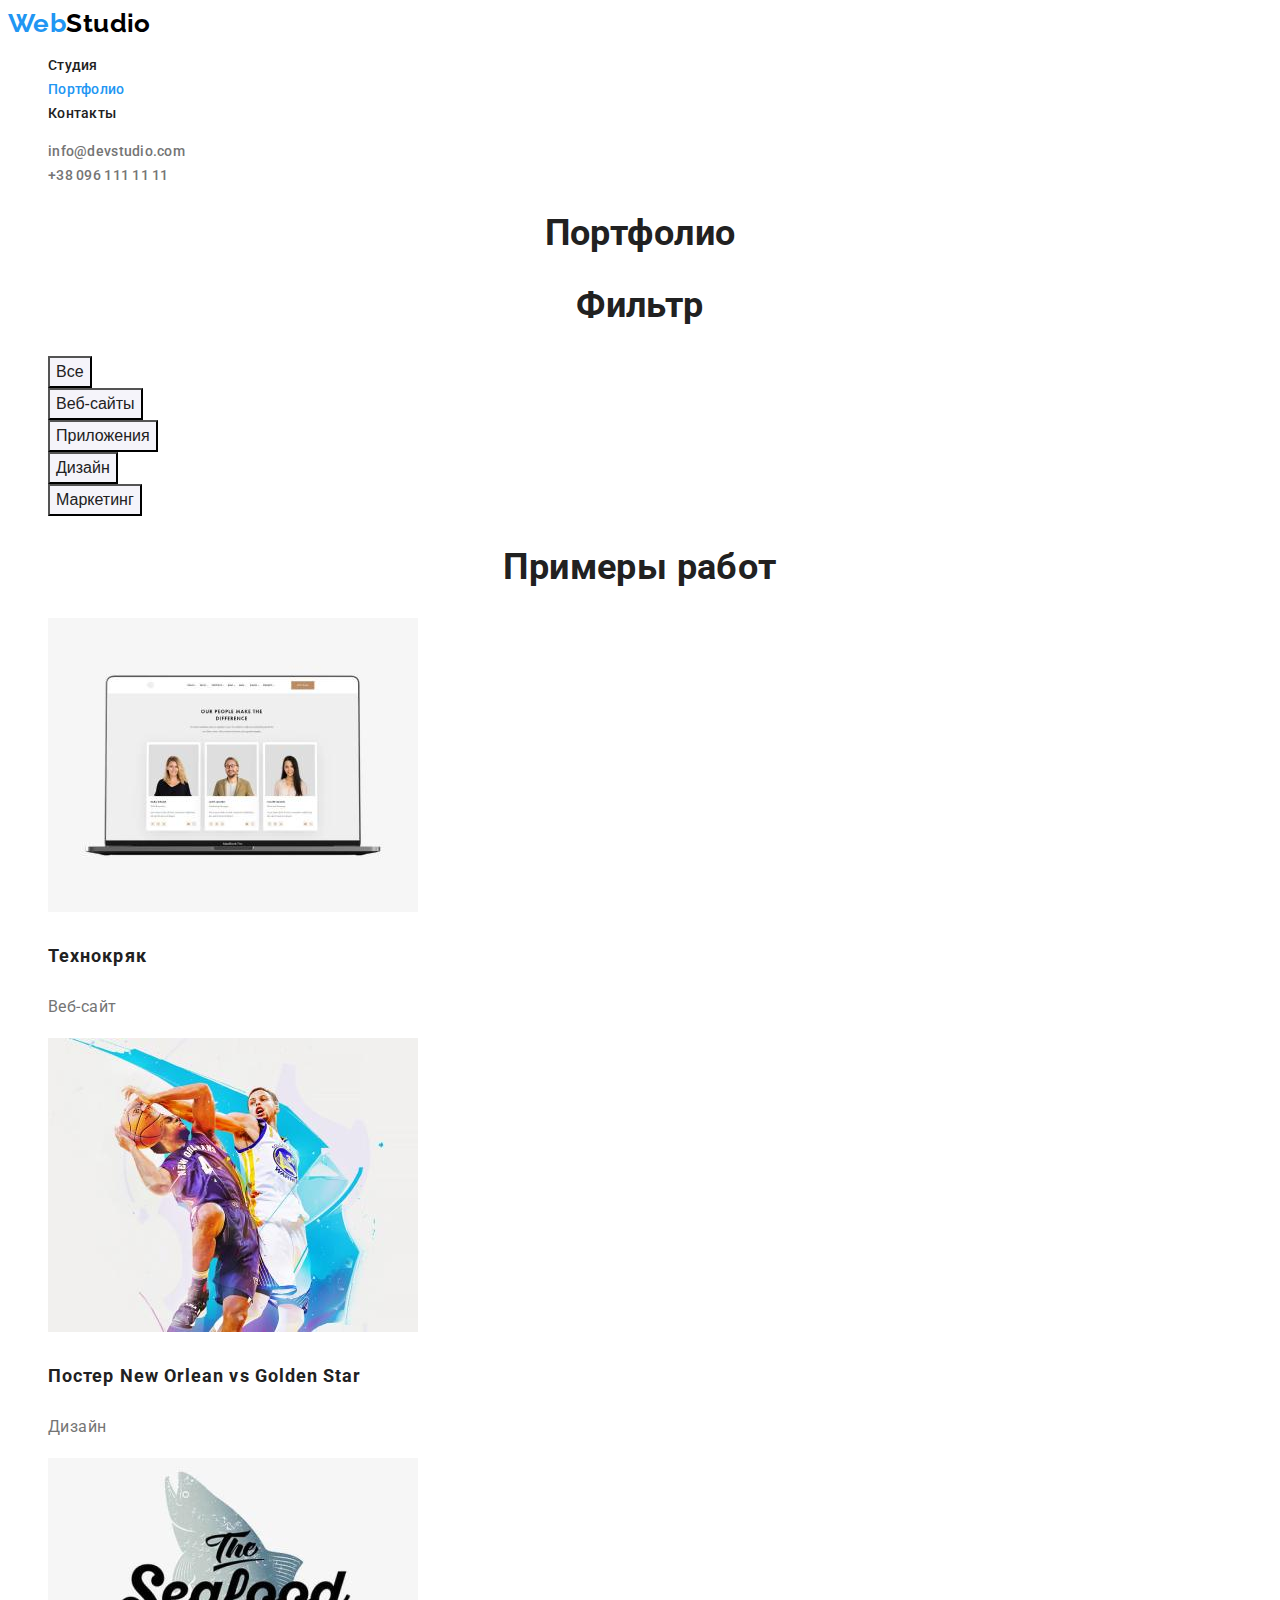
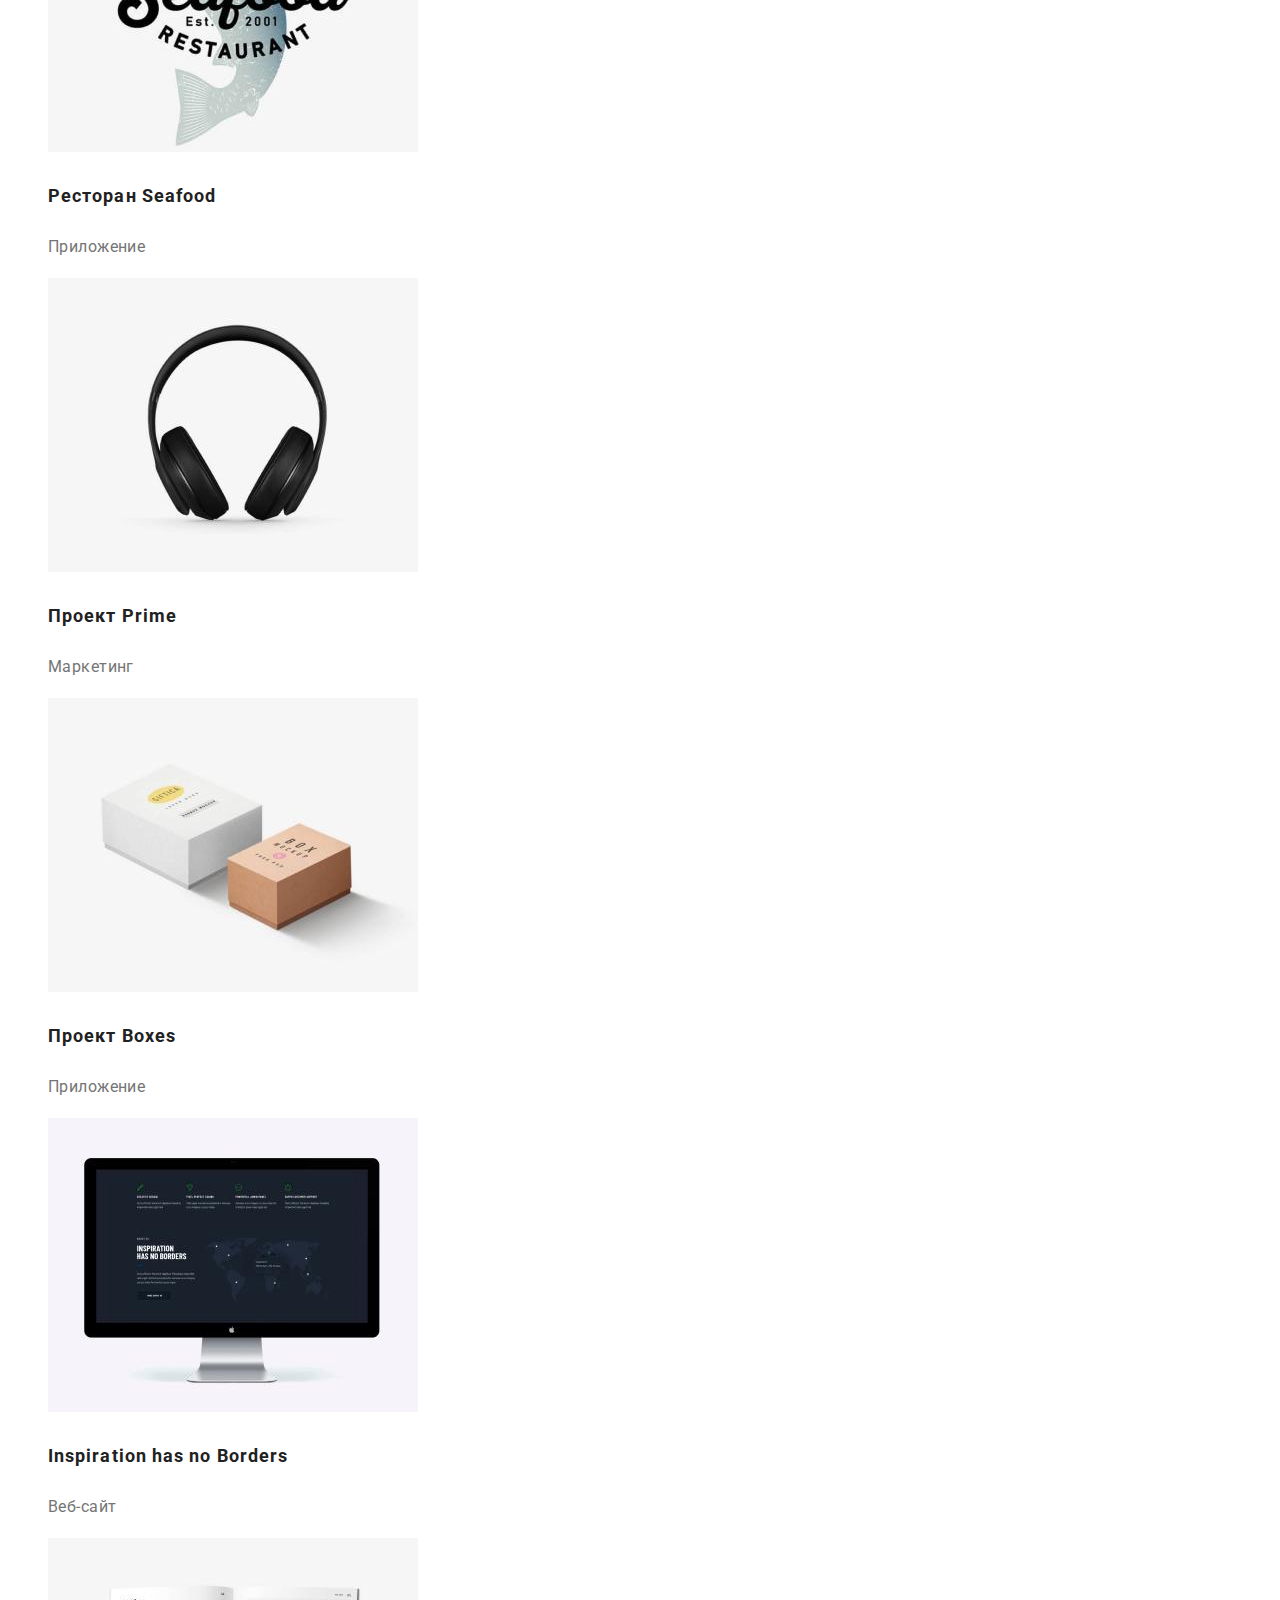
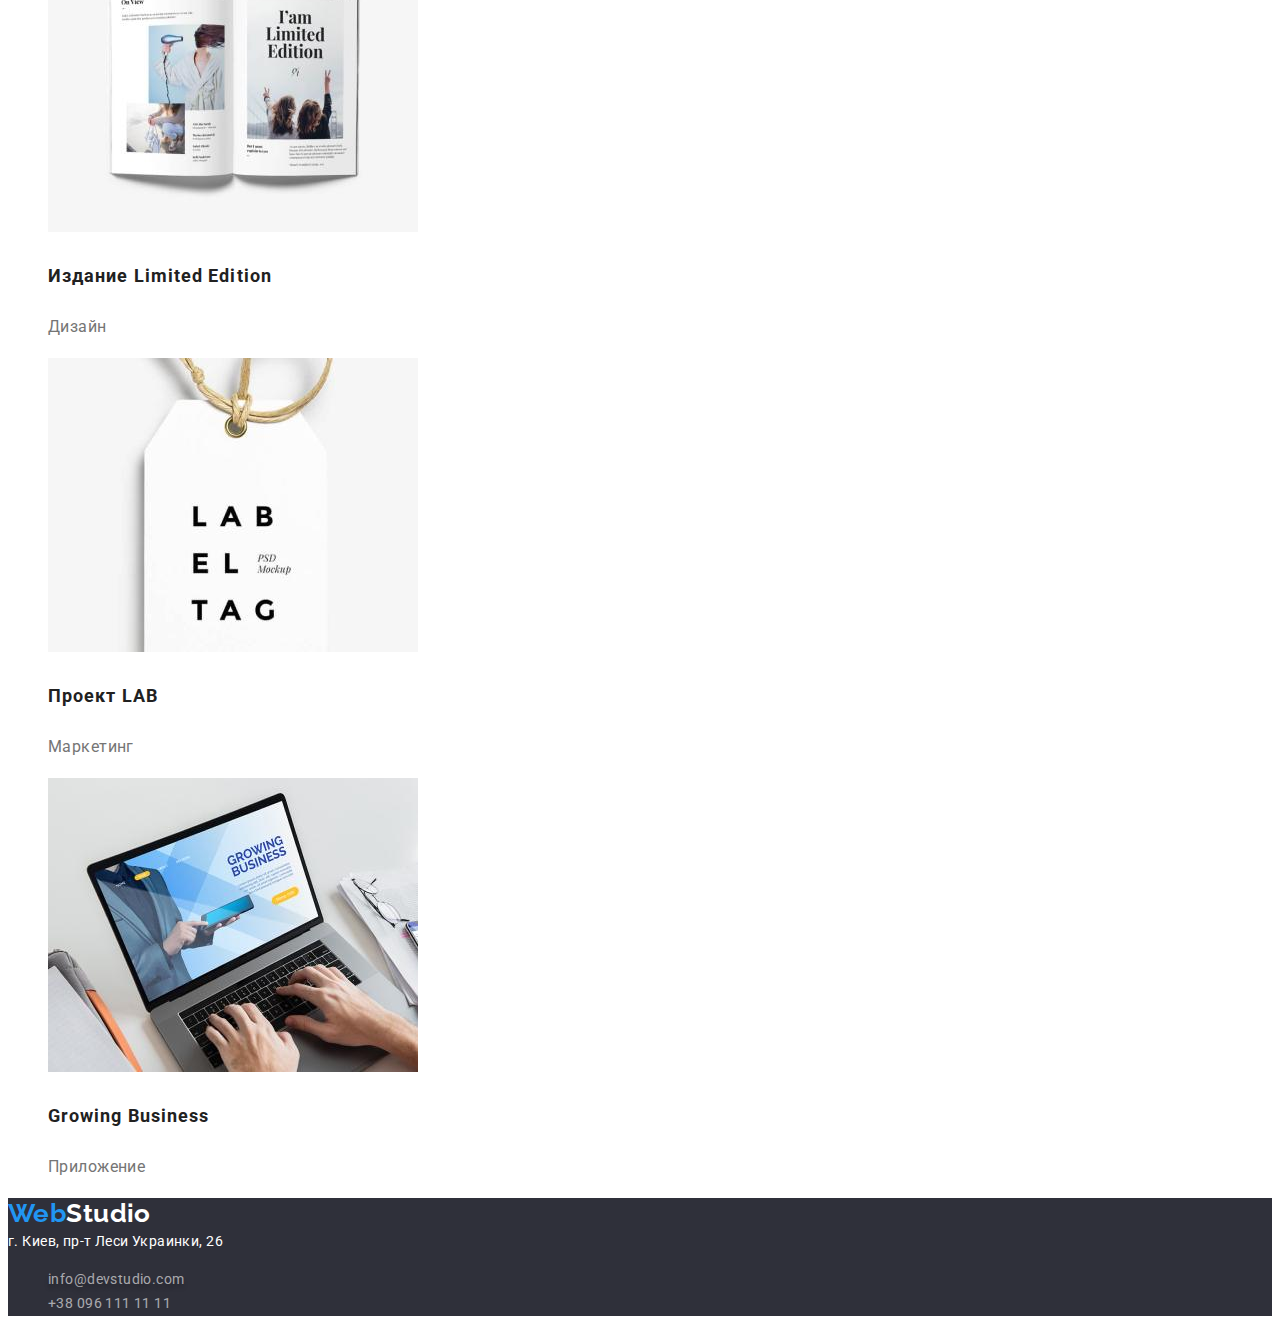
==== portfolio.html @ b3c3a698 "Clone" ====
<!DOCTYPE html>
<html lang="ru">

<head>
  <meta charset="UTF-8">
  <meta http-equiv="X-UA-Compatible" content="IE=edge">
  <meta name="viewport" content="width=device-width, initial-scale=1.0">
  <title>WebStudio</title>
  <link rel="preconnect" href="https://fonts.gstatic.com">
  <link href="https://fonts.googleapis.com/css2?family=Raleway:wght@700&family=Roboto:wght@400;500;700;900&display=swap"
    rel="stylesheet">
  <link rel="stylesheet" href="./css/styles.css">
</head>
<body>
  <header>
    <nav>
      <a href="/" class="logo part-one" lang="en">Web<span class="logo part-two">Studio</span></a>
      <ul class="site-nav">
        <li><a href="./index.html" class="link">Студия</a></li>
        <li><a href="./portfolio.html" class="link current">Портфолио</a></li>
        <li><a href="" class="link">Контакты</a></li>
      </ul>
    </nav>
    <ul class="contact-header">
      <li><a href="mailto:info@devstudio.com" class="link" lang="en">info@devstudio.com</a></li>
      <li><a href="tel:+380961111111" class="link">+38 096 111 11 11</a></li>
    </ul>
  </header>
  <main>
    <h1 class="hide-banner">Портфолио</h1>
   <!--Portfolio--> 
    <!--Filter-->
   <section class="section">
     <h2 class="section-title">Фильтр</h2>
     <ul>
        <li><button class="buttun secondary" type="button">Все</button></li>
        <li><button class="buttun secondary" type="button">Веб-сайты</button></li>
        <li><button class="buttun secondary" type="button">Приложения</button></li>
        <li><button class="buttun secondary" type="button">Дизайн</button></li>
        <li><button class="buttun secondary" type="button">Маркетинг</button></li>
     </ul>
    <!--Work examples-->
      <h2 class="section-title">Примеры работ</h2>
      <ul class="portfolio-list">
       <li>
          <img src="./images/website.jpg" alt="Веб-сайт" width="370" height="294">
          <h3 class="title">Технокряк</h3>
          <p class="text"> Веб-сайт </p>
        </li>
        <li>
          <img src="./images/design.jpg" alt="Постер" width="370" height="294">
          <h3 class="title">Постер <span lang="en">New Orlean vs Golden Star</span></h3>
          <p class="text"> Дизайн </p>
        </li>
        <li>
          <img src="./images/attachment.jpg" alt="Логотип приложения" width="370" height="294">
          <h3 class="title">Ресторан <span lang="en">Seafood</span></h3>
          <p class="text"> Приложение </p>
        </li>
        <li>
          <img src="./images/headphones.jpg" alt="Наушники" width="370" height="294">
          <h3 class="title">Проект <span lang="en">Prime</span> </h3>
          <p class="text"> Маркетинг </p>
        </li>
        <li>
          <img src="./images/box.jpg" alt="Коробки" width="370" height="294">
          <h3 class="title">Проект <span lang="en">Boxes</span></h3>
          <p class="text"> Приложение </p>
        </li>
        <li>
          <img src="./images/desktop.jpg" alt="Настольный компютер" width="370" height="294">
          <h3 class="title" lang="en">Inspiration has no Borders</h3>
          <p class="text"> Веб-сайт </p>
        </li>
        <li>
          <img src="./images/book.jpg" alt="Книга" width="370" height="294">
          <h3 class="title" >Издание <span lang="en">Limited Edition</span></h3>
          <p class="text"> Дизайн </p>
        </li>
        <li>
          <img src="./images/sticker.jpg" alt="Стикер" width="370" height="294">
          <h3 class="title">Проект <span lang="en">LAB</span></h3>
          <p class="text"> Маркетинг </p>
        </li>
        <li>
          <img src="./images/macbook.jpg" alt="Макбук" width="370" height="294">
          <h3 class="title" lang="en">Growing Business</h3>
          <p class="text"> Приложение </p>
        </li>
      </ul>
   </section>
  </main>
  <footer>
    <a href="/" class="logo part-one" lang="en">Web<span class="logo part-three">Studio</span></a>
    <address class="address">
      <span class="location">г. Киев, пр-т Леси Украинки, 26</span>
      <ul class="contact-footer">
        <li><a href="mailto:info@devstudio.com" class="link mail" lang="en">info@devstudio.com</a></li>
        <li><a href="tel:+380961111111" class="link">+38 096 111 11 11</a></li>
      </ul>
    </address>
  </footer>
</body>

</html>
---- css/styles.css ----
/* Цвет основного текста #757575 */
/* Вторичный цвет текста #212121 */
/* Вторичный цвет футера текста #FFFFFF*/
/* Цвет логотипа  #2196F3 ,#000000*/
/* Акцент #2196F3 */
/* Основной цвет фона #757575 */
/* Вторичный цвет фона #F5F4FA */
/* Цвет фона банер и футер #2F303A */

:root {
  --primary-text-color: #757575;
  --tiile-text-color: #212121;
  --accent-color: #2196f3;
  --primary-background-color: #ffffff;
  --secondary-background-color: #2f303a;
  --third-background-color: #f5f4fa;
  --logo-color: #000000;
  --contact-text-footer-color: rgba(255, 255, 255, 0.6);
}

body {
  background-color: var(--primary-background-color);
  color: var(--primary-text-color);
  font-family: Roboto, sans-serif;
  font-size: 14px;
  line-height: 1.71;
  font-weight: 400;
  letter-spacing: 0.03em;
}
ul {
  list-style: none;
}

/*Header*/
/*Logo*/
.logo {
  font-family: Raleway, sans-serif;
  font-weight: 700;
  font-size: 26px;
  line-height: 1.19;
  text-decoration: none;
}
.logo.part-one {
  color: var(--accent-color);
}
.logo.part-two {
  color: var(--logo-color);
}
.logo-partone:focus,
.logo-parttwo:focus {
  color: var(--accent-color);
}

/*Site nav*/
.site-nav .link {
  color: var(--tiile-text-color);
  font-weight: 500;
  line-height: 1.14;
  letter-spacing: 0.02em;
  text-decoration: none;
}
.site-nav .link:hover,
.site-nav .link:focus {
  color: var(--accent-color);
}
.site-nav .link.current {
  color: var(--accent-color);
}
/*contact*/
.contact-header .link {
  color: var(--primary-text-color);
  font-weight: 500;
  line-height: 1.14;
  letter-spacing: 0.02em;
  text-decoration: none;
}
.contact-footer .link {
  color: var(--contact-text-footer-color);
  line-height: 1.71;
  text-decoration: none;
}
.contact-footer .link.mail {
  text-shadow: 0px 4px 4px rgba(0, 0, 0, 0.25);
}

.contact-header .link:hover,
.contact-header .link:focus {
  color: var(--accent-color);
}
/*Main*/

.banner {
  background-color: var(--secondary-background-color);
}
.banner-title {
  color: var(--primary-background-color);
  font-weight: 900;
  font-size: 44px;
  line-height: 1.36;
  text-align: center;
  letter-spacing: 0.06em;
  text-transform: uppercase;
}
.section-title,
.hide-banner {
  color: var(--tiile-text-color);
  font-weight: 700;
  font-size: 36px;
  line-height: 1.17;
  text-align: center;
}
/*particular qualities*/
.qualities-list .title {
  color: var(--tiile-text-color);
  font-weight: 700;
  line-height: 1.14;
  text-transform: uppercase;
}

/*Team*/
.section-team {
  background-color: var(--third-background-color);
}
.team-list .title {
  color: var(--tiile-text-color);
  font-weight: 500;
}
.team-list .text,
.team-list .title {
  font-size: 16px;
  line-height: 1.19px;
  text-align: center;
}

/*buttun*/
.buttun {
  cursor: pointer;
}
.buttun.primary {
  color: var(--primary-background-color);
  background-color: var(--accent-color);
  font-weight: 700;
  font-size: 16px;
  line-height: 1.88;
  text-align: center;
  letter-spacing: 0.06em;
}
.buttun.secondary {
  color: var(--tiile-text-color);
  background-color: var(--third-background-color);
  font-weight: 500;
  font-size: 16px;
  line-height: 1.63;
  text-align: center;
}
.buttun.secondary:hover,
.buttun.secondary:focus {
  color: var(--primary-background-color);
  background-color: var(--accent-color);
}

/*Portfolio*/
.portfolio-list .title {
  color: var(--tiile-text-color);
  font-weight: 700;
  font-size: 18px;
  line-height: 2;
  letter-spacing: 0.06em;
}
.portfolio-list .text {
  font-size: 16px;
  line-height: 1.88;
}
/*footer*/
footer {
  background-color: var(--secondary-background-color);
}
.address {
  font-style: normal;
}
.logo.part-three {
  color: var(--primary-background-color);
}
.location {
  color: var(--primary-background-color);
  line-height: 1.71;
}
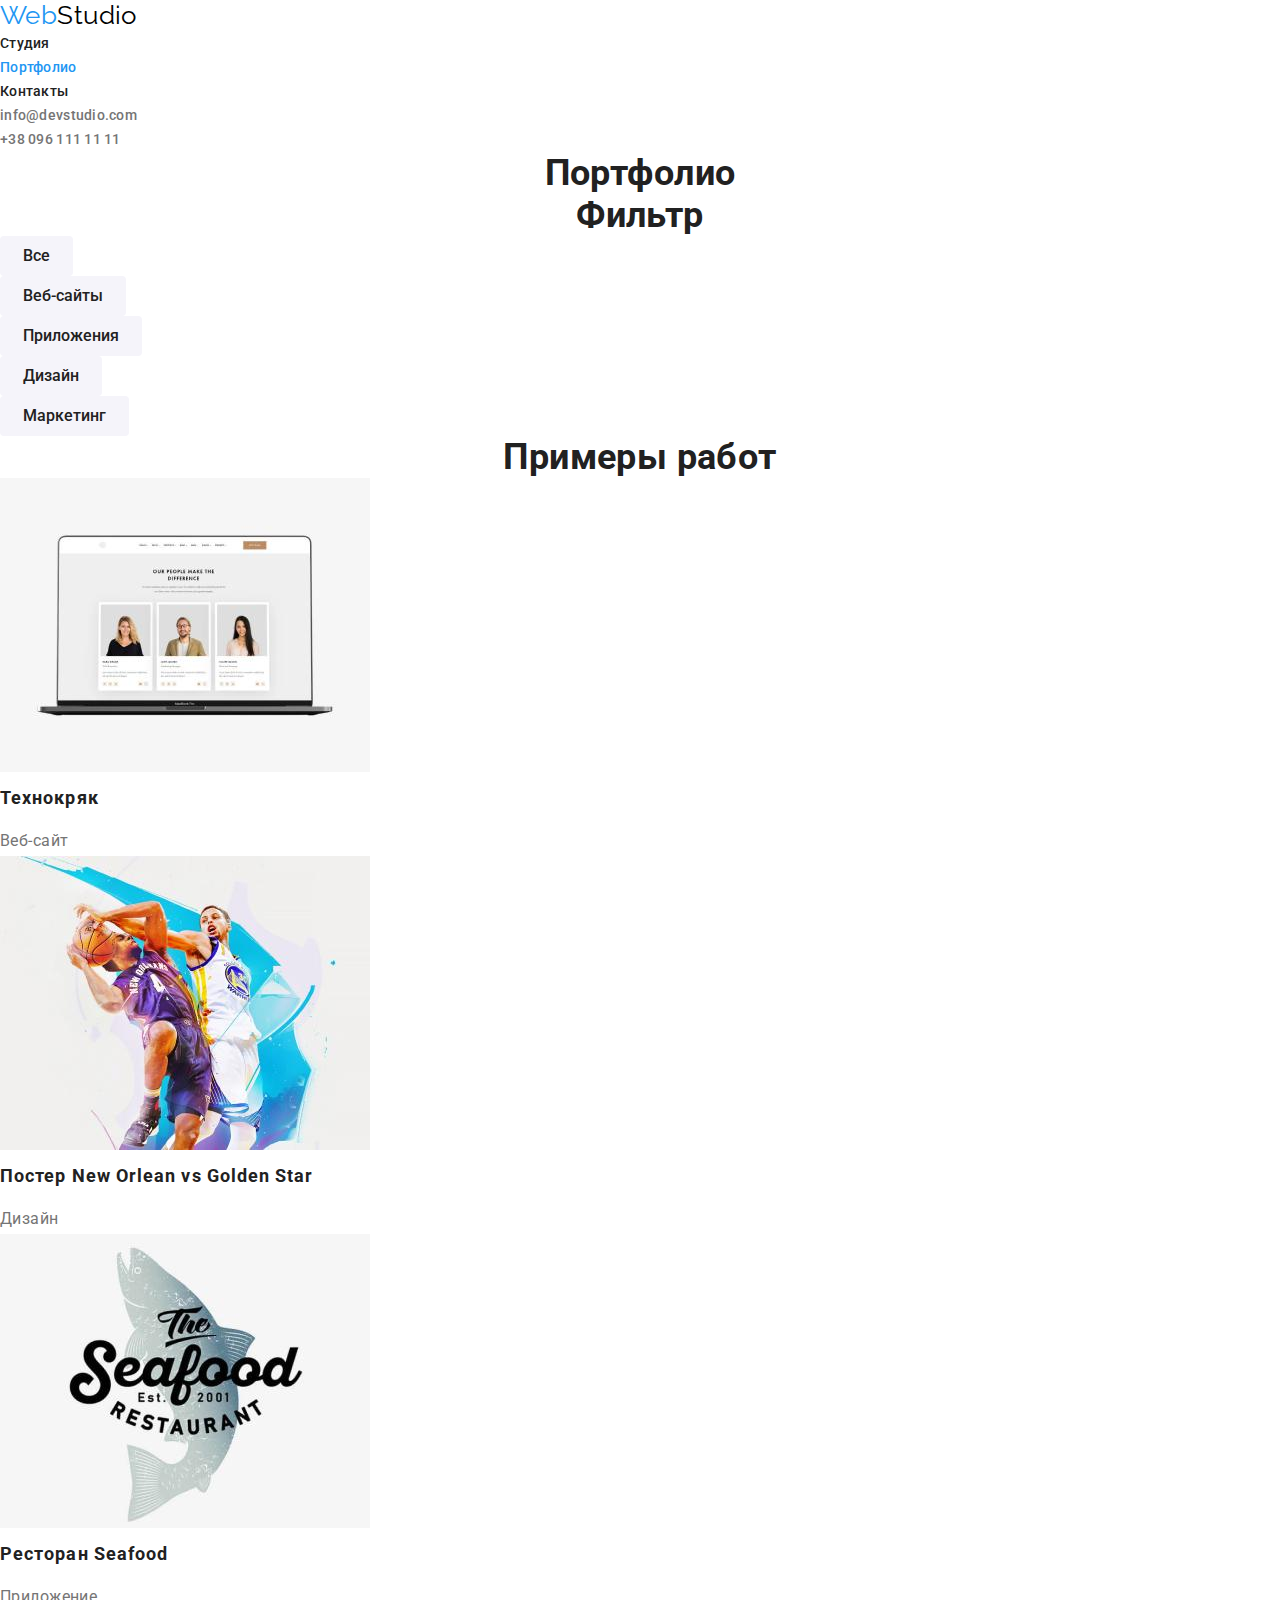
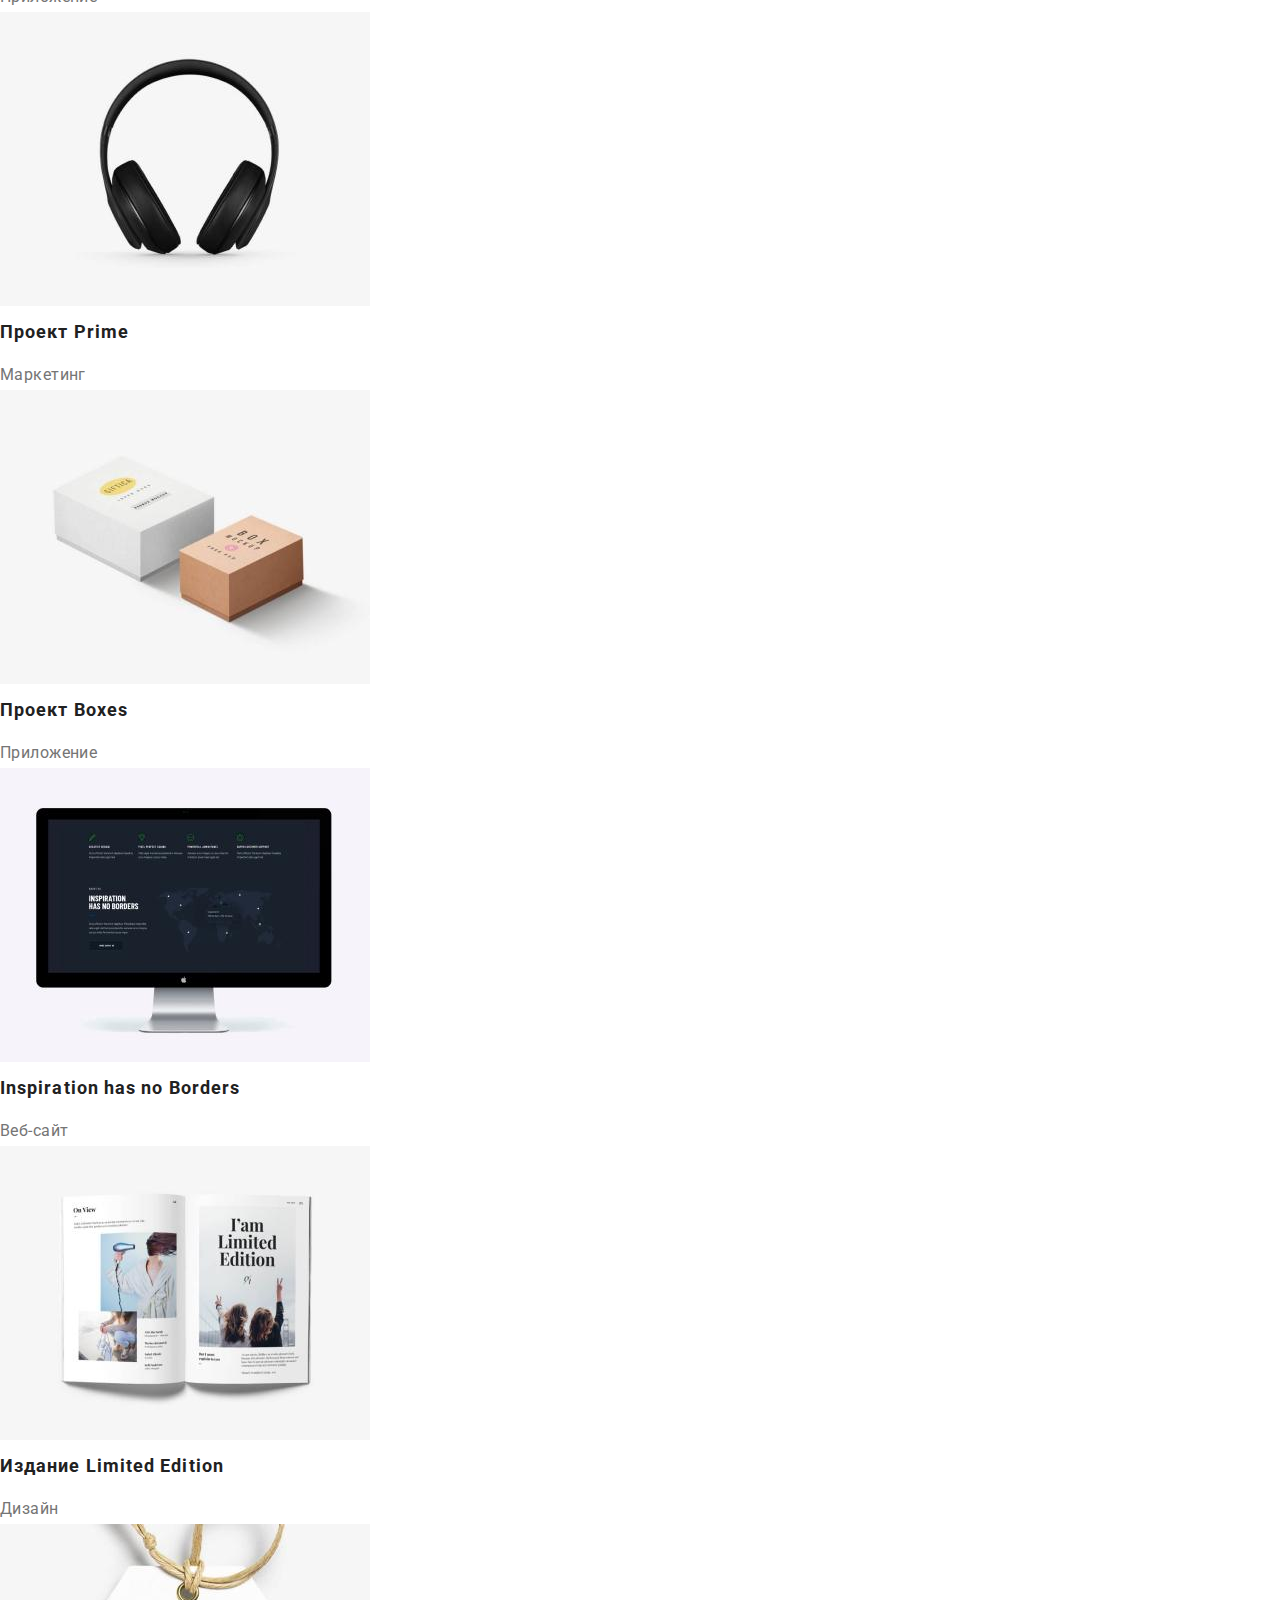
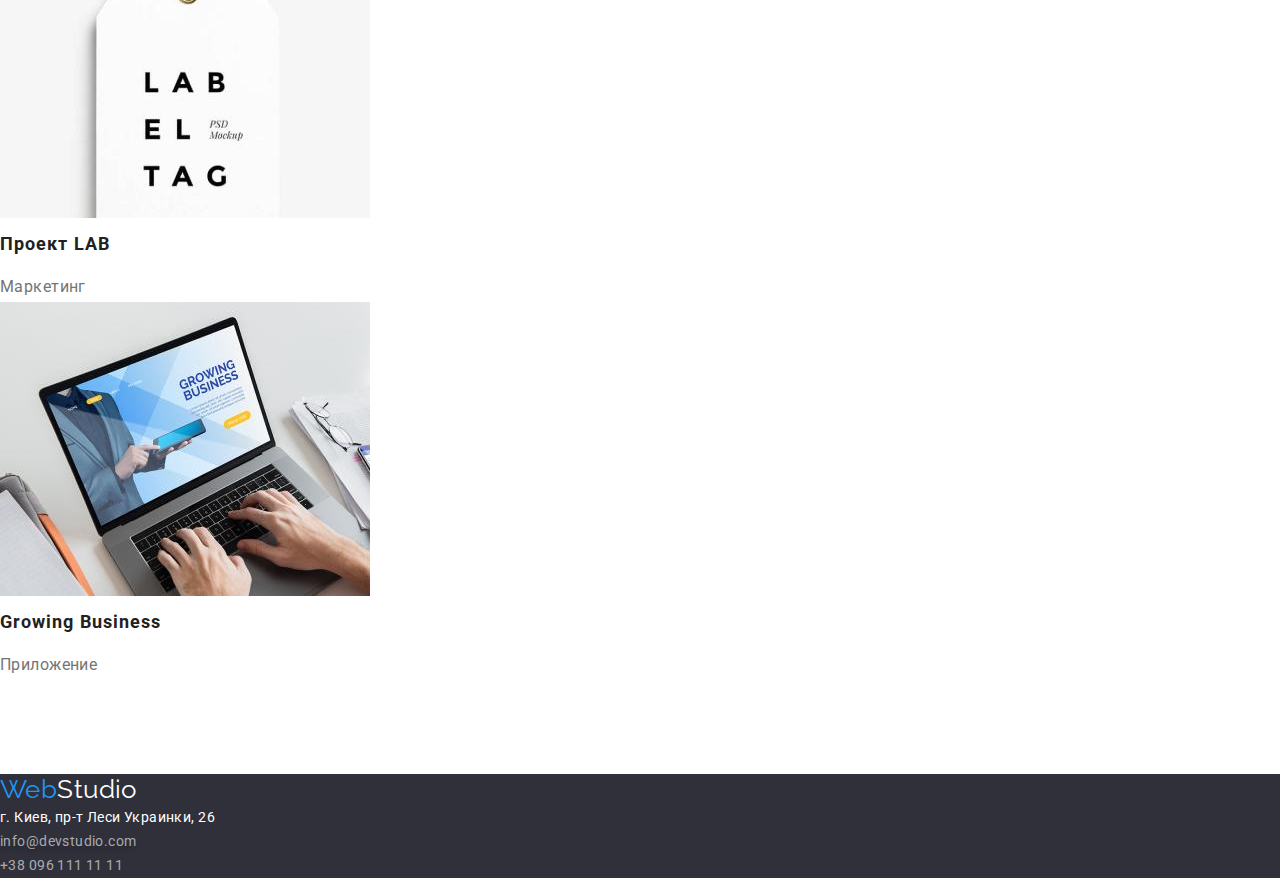
==== commit 4d2bb187: "08_05_2021" ====
--- a/portfolio.html
+++ b/portfolio.html
@@ -9,6 +9,7 @@
   <link rel="preconnect" href="https://fonts.gstatic.com">
   <link href="https://fonts.googleapis.com/css2?family=Raleway:wght@700&family=Roboto:wght@400;500;700;900&display=swap"
     rel="stylesheet">
+  <link rel="stylesheet" href="https://cdnjs.cloudflare.com/ajax/libs/modern-normalize/1.0.0/modern-normalize.min.css">
   <link rel="stylesheet" href="./css/styles.css">
 </head>
 <body>
--- a/css/styles.css
+++ b/css/styles.css
@@ -11,6 +11,7 @@
   --primary-text-color: #757575;
   --tiile-text-color: #212121;
   --accent-color: #2196f3;
+  --accent-secondary-color: #188ce8;
   --primary-background-color: #ffffff;
   --secondary-background-color: #2f303a;
   --third-background-color: #f5f4fa;
@@ -19,23 +20,50 @@
 }
 
 body {
+  margin: 0;
   background-color: var(--primary-background-color);
   color: var(--primary-text-color);
   font-family: Roboto, sans-serif;
   font-size: 14px;
   line-height: 1.71;
-  font-weight: 400;
   letter-spacing: 0.03em;
 }
+/*========Reset==========*/
 ul {
+  margin: 0;
+  padding: 0;
   list-style: none;
+}
+
+h1,
+h2,
+h3,
+p {
+  margin-top: 0;
+  margin-bottom: 0;
+}
+/*=======End Reset=======*/
+/*======Global class======*/
+.container {
+  margin-left: auto;
+  margin-right: auto;
+  padding-left: 15px;
+  padding-right: 15px;
+  width: 1200px;
+}
+.title {
+  margin-bottom: 10px;
 }
 
 /*Header*/
 /*Logo*/
+.header {
+  border-bottom-width: 1px;
+  border-bottom-style: solid;
+  border-bottom-color: var(--primary-text-color);
+}
 .logo {
   font-family: Raleway, sans-serif;
-  font-weight: 700;
   font-size: 26px;
   line-height: 1.19;
   text-decoration: none;
@@ -91,34 +119,43 @@
 
 .banner {
   background-color: var(--secondary-background-color);
+  text-align: center;
 }
 .banner-title {
+  margin-bottom: 30px;
   color: var(--primary-background-color);
   font-weight: 900;
   font-size: 44px;
   line-height: 1.36;
-  text-align: center;
   letter-spacing: 0.06em;
   text-transform: uppercase;
 }
 .section-title,
 .hide-banner {
   color: var(--tiile-text-color);
-  font-weight: 700;
   font-size: 36px;
   line-height: 1.17;
   text-align: center;
 }
 /*particular qualities*/
+.section-qualities {
+  padding-top: 94px;
+  padding-bottom: 94px;
+}
 .qualities-list .title {
   color: var(--tiile-text-color);
-  font-weight: 700;
   line-height: 1.14;
   text-transform: uppercase;
 }
-
+/*What are we doing*/
+.section {
+  padding-bottom: 94px;
+}
 /*Team*/
 .section-team {
+  padding-top: 94px;
+  padding-bottom: 94px;
+  text-align: center;
   background-color: var(--third-background-color);
 }
 .team-list .title {
@@ -129,29 +166,41 @@
 .team-list .title {
   font-size: 16px;
   line-height: 1.19px;
-  text-align: center;
 }
 
 /*buttun*/
 .buttun {
   cursor: pointer;
+  font-size: 16px;
+  border-radius: 4px;
+  border: 1px solid transparent;
 }
 .buttun.primary {
+  display: inline-block;
   color: var(--primary-background-color);
   background-color: var(--accent-color);
-  font-weight: 700;
-  font-size: 16px;
   line-height: 1.88;
-  text-align: center;
   letter-spacing: 0.06em;
+  padding: 10px 32px;
+  min-width: 200px;
+  min-height: 50px;
+  text-align: center;
 }
 .buttun.secondary {
+  display: inline-block;
   color: var(--tiile-text-color);
   background-color: var(--third-background-color);
   font-weight: 500;
-  font-size: 16px;
   line-height: 1.63;
-  text-align: center;
+  padding: 6px 22px;
+  min-width: 73px;
+  min-height: 38px;
+  text-align: center;
+}
+.buttun.primary:hover,
+.buttun.primary:focus {
+  color: var(--primary-background-color);
+  background-color: var(--accent-secondary-color);
 }
 .buttun.secondary:hover,
 .buttun.secondary:focus {
@@ -162,7 +211,6 @@
 /*Portfolio*/
 .portfolio-list .title {
   color: var(--tiile-text-color);
-  font-weight: 700;
   font-size: 18px;
   line-height: 2;
   letter-spacing: 0.06em;
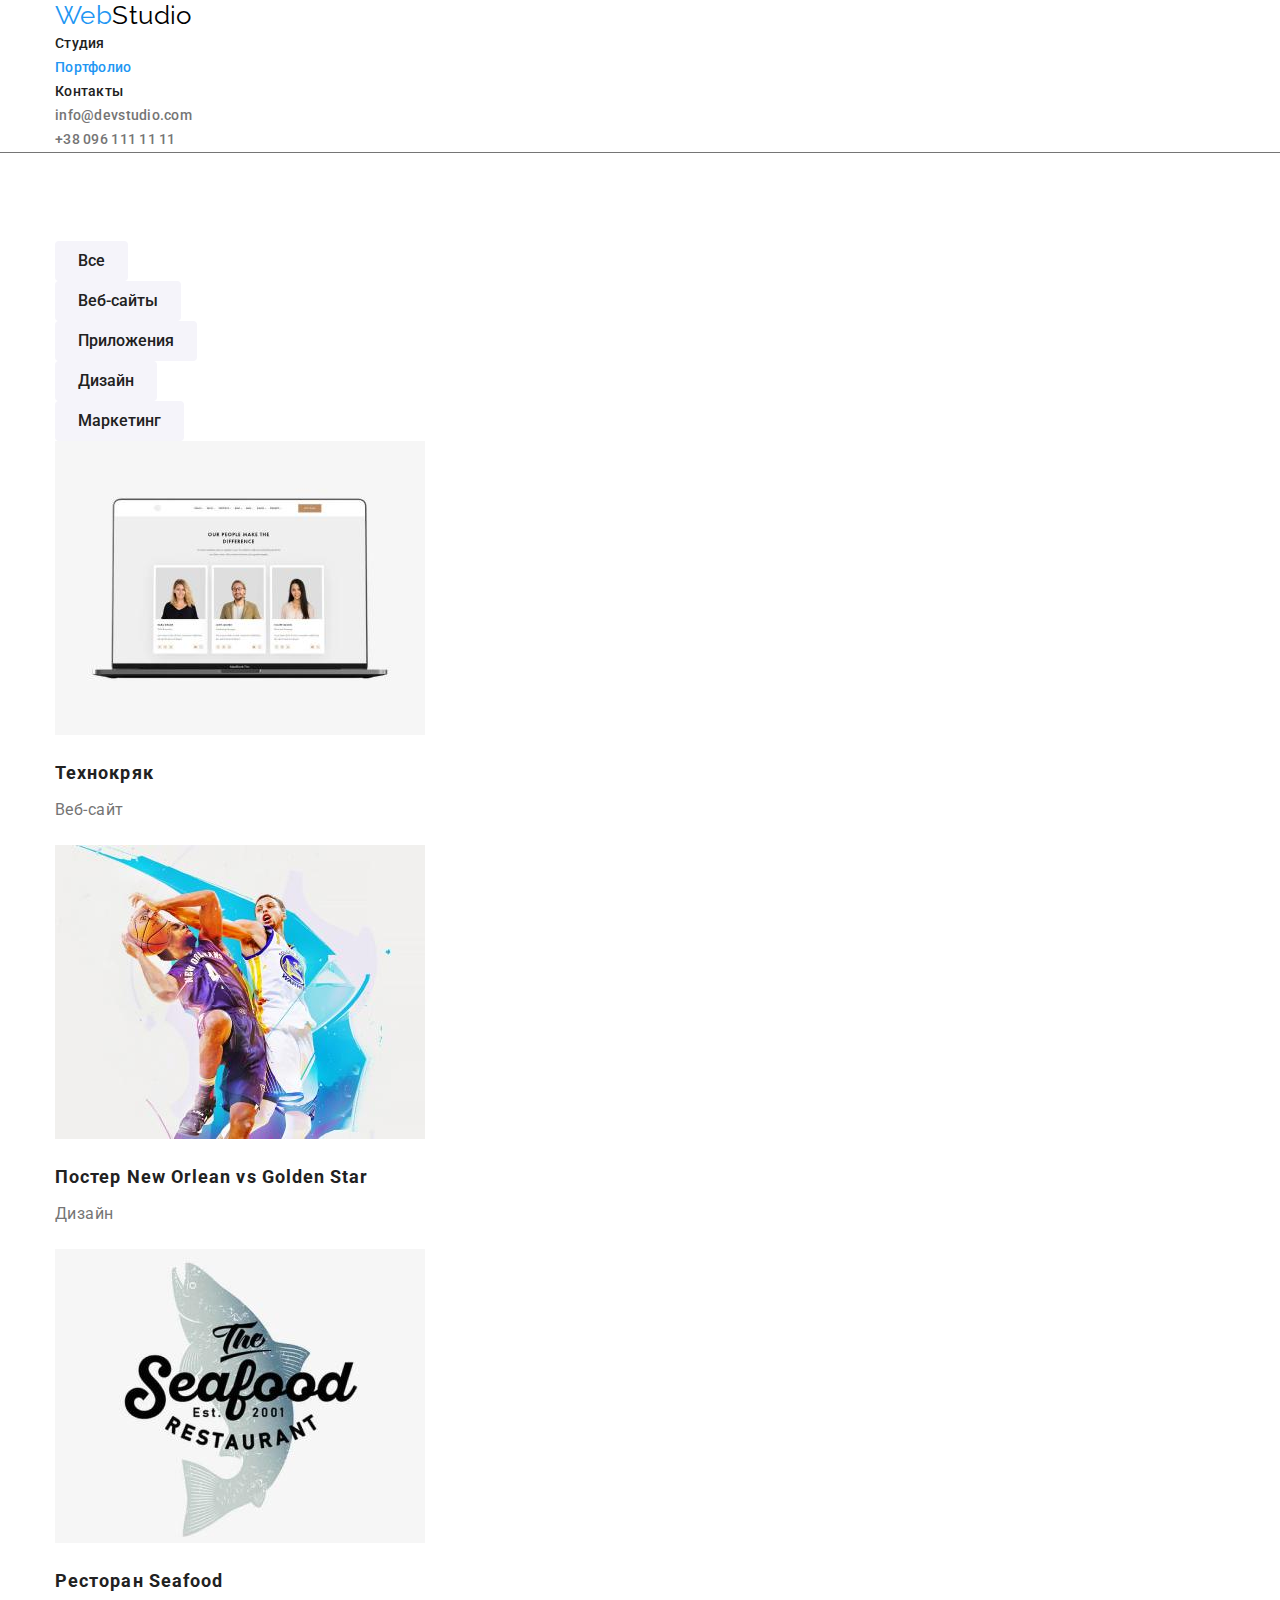
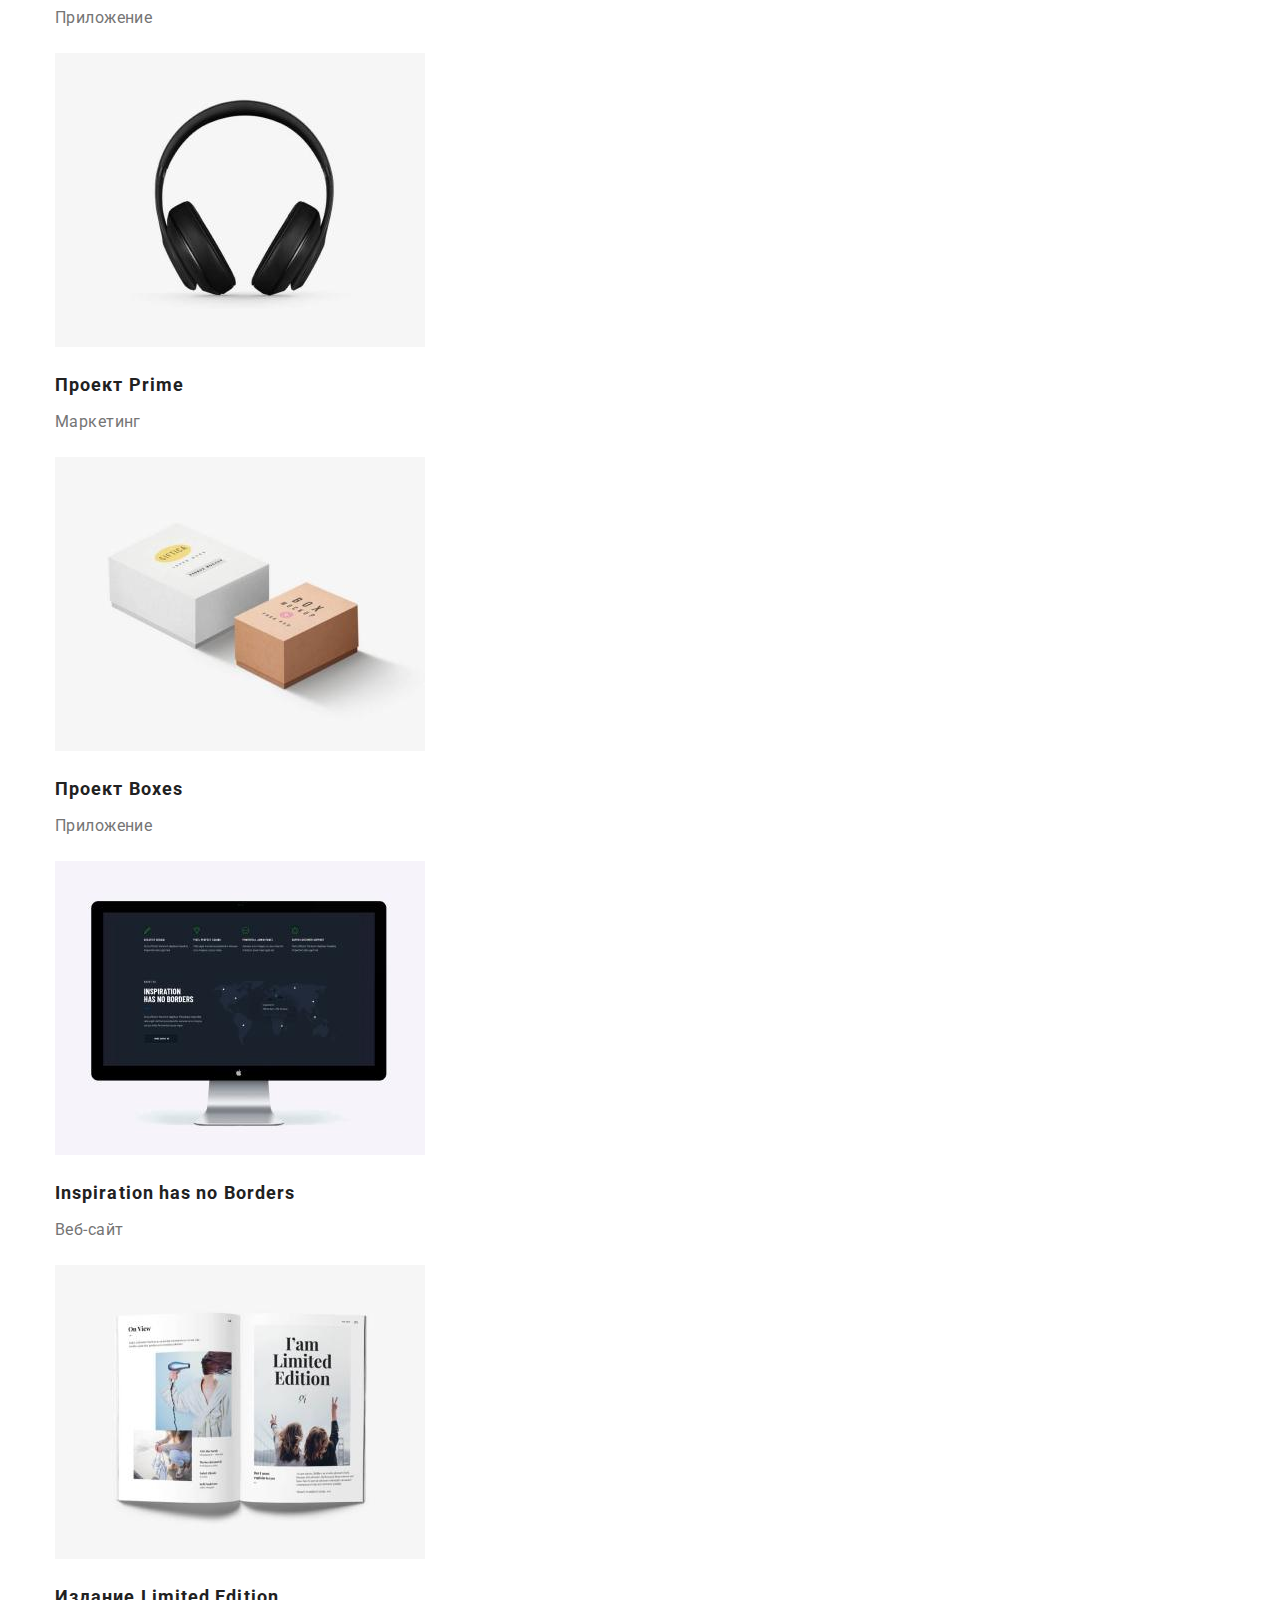
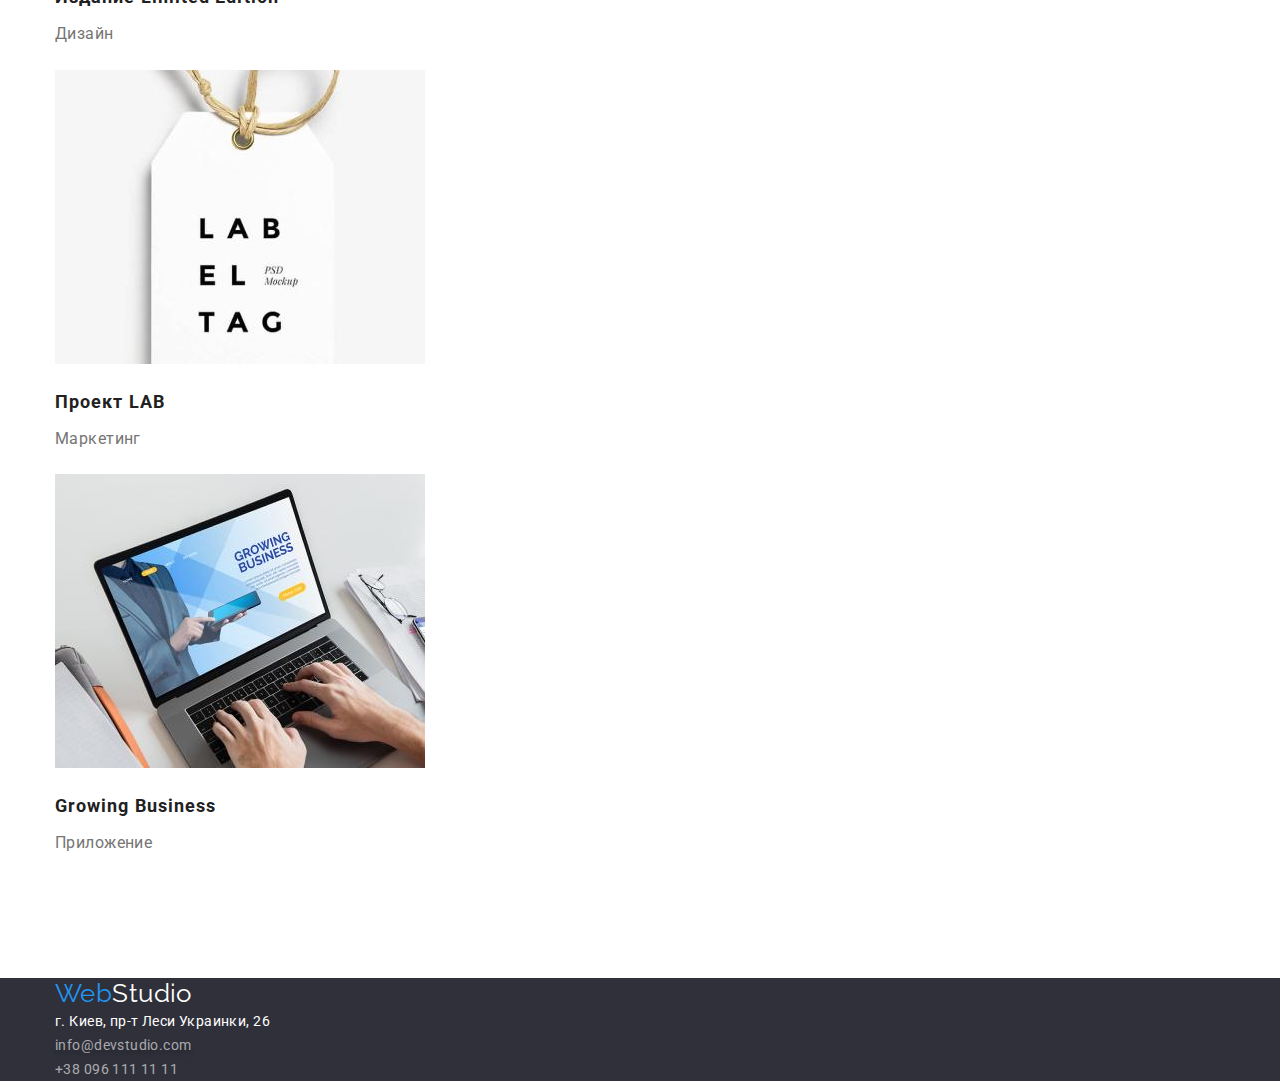
==== commit 678e8939: "Finished the placement Margin and Padding" ====
--- a/portfolio.html
+++ b/portfolio.html
@@ -13,93 +13,105 @@
   <link rel="stylesheet" href="./css/styles.css">
 </head>
 <body>
-  <header>
-    <nav>
-      <a href="/" class="logo part-one" lang="en">Web<span class="logo part-two">Studio</span></a>
-      <ul class="site-nav">
-        <li><a href="./index.html" class="link">Студия</a></li>
-        <li><a href="./portfolio.html" class="link current">Портфолио</a></li>
-        <li><a href="" class="link">Контакты</a></li>
-      </ul>
-    </nav>
-    <ul class="contact-header">
-      <li><a href="mailto:info@devstudio.com" class="link" lang="en">info@devstudio.com</a></li>
-      <li><a href="tel:+380961111111" class="link">+38 096 111 11 11</a></li>
-    </ul>
+  <header class="header">
+    <div class="container">
+      <div class="container-nav">
+        <nav>
+          <a href="/" class="logo part-one" lang="en">Web<span class="logo part-two">Studio</span></a>
+          <ul class="site-nav">
+            <li><a href="./index.html" class="link">Студия</a></li>
+            <li><a href="./portfolio.html" class="link current">Портфолио</a></li>
+            <li><a href="" class="link">Контакты</a></li>
+          </ul>
+        </nav>
+      </div>
+      <div class="container-contact">
+        <ul class="contact-header">
+          <li><a href="mailto:info@devstudio.com" class="link" lang="en">info@devstudio.com</a></li>
+          <li><a href="tel:+380961111111" class="link">+38 096 111 11 11</a></li>
+        </ul>
+      </div>
+    </div>
   </header>
   <main>
     <h1 class="hide-banner">Портфолио</h1>
    <!--Portfolio--> 
     <!--Filter-->
-   <section class="section">
-     <h2 class="section-title">Фильтр</h2>
-     <ul>
+   <section class="section portfolio">
+    <div class="container">
+      <h2 class="section-title hide">Фильтр</h2>
+      <ul>
         <li><button class="buttun secondary" type="button">Все</button></li>
         <li><button class="buttun secondary" type="button">Веб-сайты</button></li>
         <li><button class="buttun secondary" type="button">Приложения</button></li>
         <li><button class="buttun secondary" type="button">Дизайн</button></li>
         <li><button class="buttun secondary" type="button">Маркетинг</button></li>
-     </ul>
+      </ul>
+    </div>
     <!--Work examples-->
-      <h2 class="section-title">Примеры работ</h2>
+    <div class="container">
+      <h2 class="section-title hide">Примеры работ</h2>
       <ul class="portfolio-list">
-       <li>
-          <img src="./images/website.jpg" alt="Веб-сайт" width="370" height="294">
+        <li>
+          <img class="card-image no-gap" src="./images/website.jpg" alt="Веб-сайт" width="370" height="294">
           <h3 class="title">Технокряк</h3>
           <p class="text"> Веб-сайт </p>
         </li>
         <li>
-          <img src="./images/design.jpg" alt="Постер" width="370" height="294">
+          <img class="card-image no-gap" src="./images/design.jpg" alt="Постер" width="370" height="294">
           <h3 class="title">Постер <span lang="en">New Orlean vs Golden Star</span></h3>
           <p class="text"> Дизайн </p>
         </li>
         <li>
-          <img src="./images/attachment.jpg" alt="Логотип приложения" width="370" height="294">
+          <img class="card-image no-gap" src="./images/attachment.jpg" alt="Логотип приложения" width="370" height="294">
           <h3 class="title">Ресторан <span lang="en">Seafood</span></h3>
           <p class="text"> Приложение </p>
         </li>
         <li>
-          <img src="./images/headphones.jpg" alt="Наушники" width="370" height="294">
+          <img class="card-image no-gap" src="./images/headphones.jpg" alt="Наушники" width="370" height="294">
           <h3 class="title">Проект <span lang="en">Prime</span> </h3>
           <p class="text"> Маркетинг </p>
         </li>
         <li>
-          <img src="./images/box.jpg" alt="Коробки" width="370" height="294">
+          <img class="card-image no-gap" src="./images/box.jpg" alt="Коробки" width="370" height="294">
           <h3 class="title">Проект <span lang="en">Boxes</span></h3>
           <p class="text"> Приложение </p>
         </li>
         <li>
-          <img src="./images/desktop.jpg" alt="Настольный компютер" width="370" height="294">
+          <img class="card-image no-gap" src="./images/desktop.jpg" alt="Настольный компютер" width="370" height="294">
           <h3 class="title" lang="en">Inspiration has no Borders</h3>
           <p class="text"> Веб-сайт </p>
         </li>
         <li>
-          <img src="./images/book.jpg" alt="Книга" width="370" height="294">
-          <h3 class="title" >Издание <span lang="en">Limited Edition</span></h3>
+          <img class="card-image no-gap" src="./images/book.jpg" alt="Книга" width="370" height="294">
+          <h3 class="title">Издание <span lang="en">Limited Edition</span></h3>
           <p class="text"> Дизайн </p>
         </li>
         <li>
-          <img src="./images/sticker.jpg" alt="Стикер" width="370" height="294">
+          <img class="card-image no-gap" src="./images/sticker.jpg" alt="Стикер" width="370" height="294">
           <h3 class="title">Проект <span lang="en">LAB</span></h3>
           <p class="text"> Маркетинг </p>
         </li>
         <li>
-          <img src="./images/macbook.jpg" alt="Макбук" width="370" height="294">
+          <img class="card-image no-gap" src="./images/macbook.jpg" alt="Макбук" width="370" height="294">
           <h3 class="title" lang="en">Growing Business</h3>
           <p class="text"> Приложение </p>
         </li>
       </ul>
+    </div>
    </section>
   </main>
   <footer>
-    <a href="/" class="logo part-one" lang="en">Web<span class="logo part-three">Studio</span></a>
-    <address class="address">
-      <span class="location">г. Киев, пр-т Леси Украинки, 26</span>
-      <ul class="contact-footer">
-        <li><a href="mailto:info@devstudio.com" class="link mail" lang="en">info@devstudio.com</a></li>
-        <li><a href="tel:+380961111111" class="link">+38 096 111 11 11</a></li>
-      </ul>
-    </address>
+    <div class="container">
+      <a href="/" class="logo part-one" lang="en">Web<span class="logo part-three">Studio</span></a>
+      <address class="address">
+        <span class="location">г. Киев, пр-т Леси Украинки, 26</span>
+        <ul class="contact-footer">
+          <li><a href="mailto:info@devstudio.com" class="link mail" lang="en">info@devstudio.com</a></li>
+          <li><a href="tel:+380961111111" class="link">+38 096 111 11 11</a></li>
+        </ul>
+      </address>
+    </div>
   </footer>
 </body>
 
--- a/css/styles.css
+++ b/css/styles.css
@@ -54,121 +54,15 @@
 .title {
   margin-bottom: 10px;
 }
-
-/*Header*/
-/*Logo*/
-.header {
-  border-bottom-width: 1px;
-  border-bottom-style: solid;
-  border-bottom-color: var(--primary-text-color);
-}
-.logo {
-  font-family: Raleway, sans-serif;
-  font-size: 26px;
-  line-height: 1.19;
-  text-decoration: none;
-}
-.logo.part-one {
-  color: var(--accent-color);
-}
-.logo.part-two {
-  color: var(--logo-color);
-}
-.logo-partone:focus,
-.logo-parttwo:focus {
-  color: var(--accent-color);
-}
-
-/*Site nav*/
-.site-nav .link {
-  color: var(--tiile-text-color);
-  font-weight: 500;
-  line-height: 1.14;
-  letter-spacing: 0.02em;
-  text-decoration: none;
-}
-.site-nav .link:hover,
-.site-nav .link:focus {
-  color: var(--accent-color);
-}
-.site-nav .link.current {
-  color: var(--accent-color);
-}
-/*contact*/
-.contact-header .link {
-  color: var(--primary-text-color);
-  font-weight: 500;
-  line-height: 1.14;
-  letter-spacing: 0.02em;
-  text-decoration: none;
-}
-.contact-footer .link {
-  color: var(--contact-text-footer-color);
-  line-height: 1.71;
-  text-decoration: none;
-}
-.contact-footer .link.mail {
-  text-shadow: 0px 4px 4px rgba(0, 0, 0, 0.25);
-}
-
-.contact-header .link:hover,
-.contact-header .link:focus {
-  color: var(--accent-color);
-}
-/*Main*/
-
-.banner {
-  background-color: var(--secondary-background-color);
-  text-align: center;
-}
-.banner-title {
-  margin-bottom: 30px;
-  color: var(--primary-background-color);
-  font-weight: 900;
-  font-size: 44px;
-  line-height: 1.36;
-  letter-spacing: 0.06em;
-  text-transform: uppercase;
-}
-.section-title,
-.hide-banner {
-  color: var(--tiile-text-color);
-  font-size: 36px;
-  line-height: 1.17;
-  text-align: center;
-}
-/*particular qualities*/
-.section-qualities {
+.section {
   padding-top: 94px;
   padding-bottom: 94px;
 }
-.qualities-list .title {
-  color: var(--tiile-text-color);
-  line-height: 1.14;
-  text-transform: uppercase;
-}
-/*What are we doing*/
-.section {
-  padding-bottom: 94px;
-}
-/*Team*/
-.section-team {
-  padding-top: 94px;
-  padding-bottom: 94px;
-  text-align: center;
-  background-color: var(--third-background-color);
-}
-.team-list .title {
-  color: var(--tiile-text-color);
-  font-weight: 500;
-}
-.team-list .text,
-.team-list .title {
-  font-size: 16px;
-  line-height: 1.19px;
-}
-
-/*buttun*/
+.hide-banner,
+.section-title.hide {
+  display: none;
+}
+/*======buttun==========*/
 .buttun {
   cursor: pointer;
   font-size: 16px;
@@ -207,19 +101,149 @@
   color: var(--primary-background-color);
   background-color: var(--accent-color);
 }
+/*====== END Global class======*/
+/*=======Header============*/
+/*=======Logo==============*/
+.header {
+  border-bottom-width: 1px;
+  border-bottom-style: solid;
+  border-bottom-color: var(--primary-text-color);
+}
+.logo {
+  font-family: Raleway, sans-serif;
+  font-size: 26px;
+  line-height: 1.19;
+  text-decoration: none;
+}
+.logo.part-one {
+  color: var(--accent-color);
+}
+.logo.part-two {
+  color: var(--logo-color);
+}
+.logo-partone:focus,
+.logo-parttwo:focus {
+  color: var(--accent-color);
+}
+
+/*=======Site nav=======*/
+.site-nav .link {
+  color: var(--tiile-text-color);
+  font-weight: 500;
+  line-height: 1.14;
+  letter-spacing: 0.02em;
+  text-decoration: none;
+}
+.site-nav .link:hover,
+.site-nav .link:focus {
+  color: var(--accent-color);
+}
+.site-nav .link.current {
+  color: var(--accent-color);
+}
+/*======contact==========*/
+.contact-header .link {
+  color: var(--primary-text-color);
+  font-weight: 500;
+  line-height: 1.14;
+  letter-spacing: 0.02em;
+  text-decoration: none;
+}
+.contact-footer .link {
+  color: var(--contact-text-footer-color);
+  line-height: 1.71;
+  text-decoration: none;
+}
+.contact-footer .link.mail {
+  text-shadow: 0px 4px 4px rgba(0, 0, 0, 0.25);
+}
+
+.contact-header .link:hover,
+.contact-header .link:focus {
+  color: var(--accent-color);
+}
+/*======= END Header============*/
+/*========Main===========*/
+
+.banner {
+  background-color: var(--secondary-background-color);
+  text-align: center;
+}
+.banner-title {
+  margin-bottom: 30px;
+  color: var(--primary-background-color);
+  font-weight: 900;
+  font-size: 44px;
+  line-height: 1.36;
+  letter-spacing: 0.06em;
+  text-transform: uppercase;
+}
+.section-title,
+.hide-banner {
+  color: var(--tiile-text-color);
+  font-size: 36px;
+  line-height: 1.17;
+  text-align: center;
+}
+/*particular qualities*/
+
+.qualities-list .title {
+  color: var(--tiile-text-color);
+  line-height: 1.14;
+  text-transform: uppercase;
+}
+/*What are we doing*/
+.section.doing {
+  padding-top: 0;
+  padding-bottom: 94px;
+}
+.card-image.no-gap {
+  display: block;
+}
+/*Team*/
+.section.team {
+  text-align: center;
+  background-color: var(--third-background-color);
+}
+.team-list .title {
+  color: var(--tiile-text-color);
+  font-weight: 500;
+}
+.team-list .text,
+.team-list .title {
+  font-size: 16px;
+  line-height: 1.19;
+}
+.title.name {
+  margin: 0;
+  padding-top: 30px;
+  padding-bottom: 10px;
+}
+.text {
+  padding-bottom: 70px;
+}
 
 /*Portfolio*/
+.section.portfolio {
+  padding-top: 88px;
+  padding-bottom: 100px;
+}
 .portfolio-list .title {
+  margin: 0;
+  padding-top: 20px;
+  padding-bottom: 4px;
   color: var(--tiile-text-color);
   font-size: 18px;
   line-height: 2;
   letter-spacing: 0.06em;
 }
 .portfolio-list .text {
+  padding-bottom: 20px;
   font-size: 16px;
   line-height: 1.88;
 }
-/*footer*/
+/*======== END Main===========*/
+/*========Footer==============*/
 footer {
   background-color: var(--secondary-background-color);
 }
@@ -233,3 +257,4 @@
   color: var(--primary-background-color);
   line-height: 1.71;
 }
+/*========END Footer==============*/
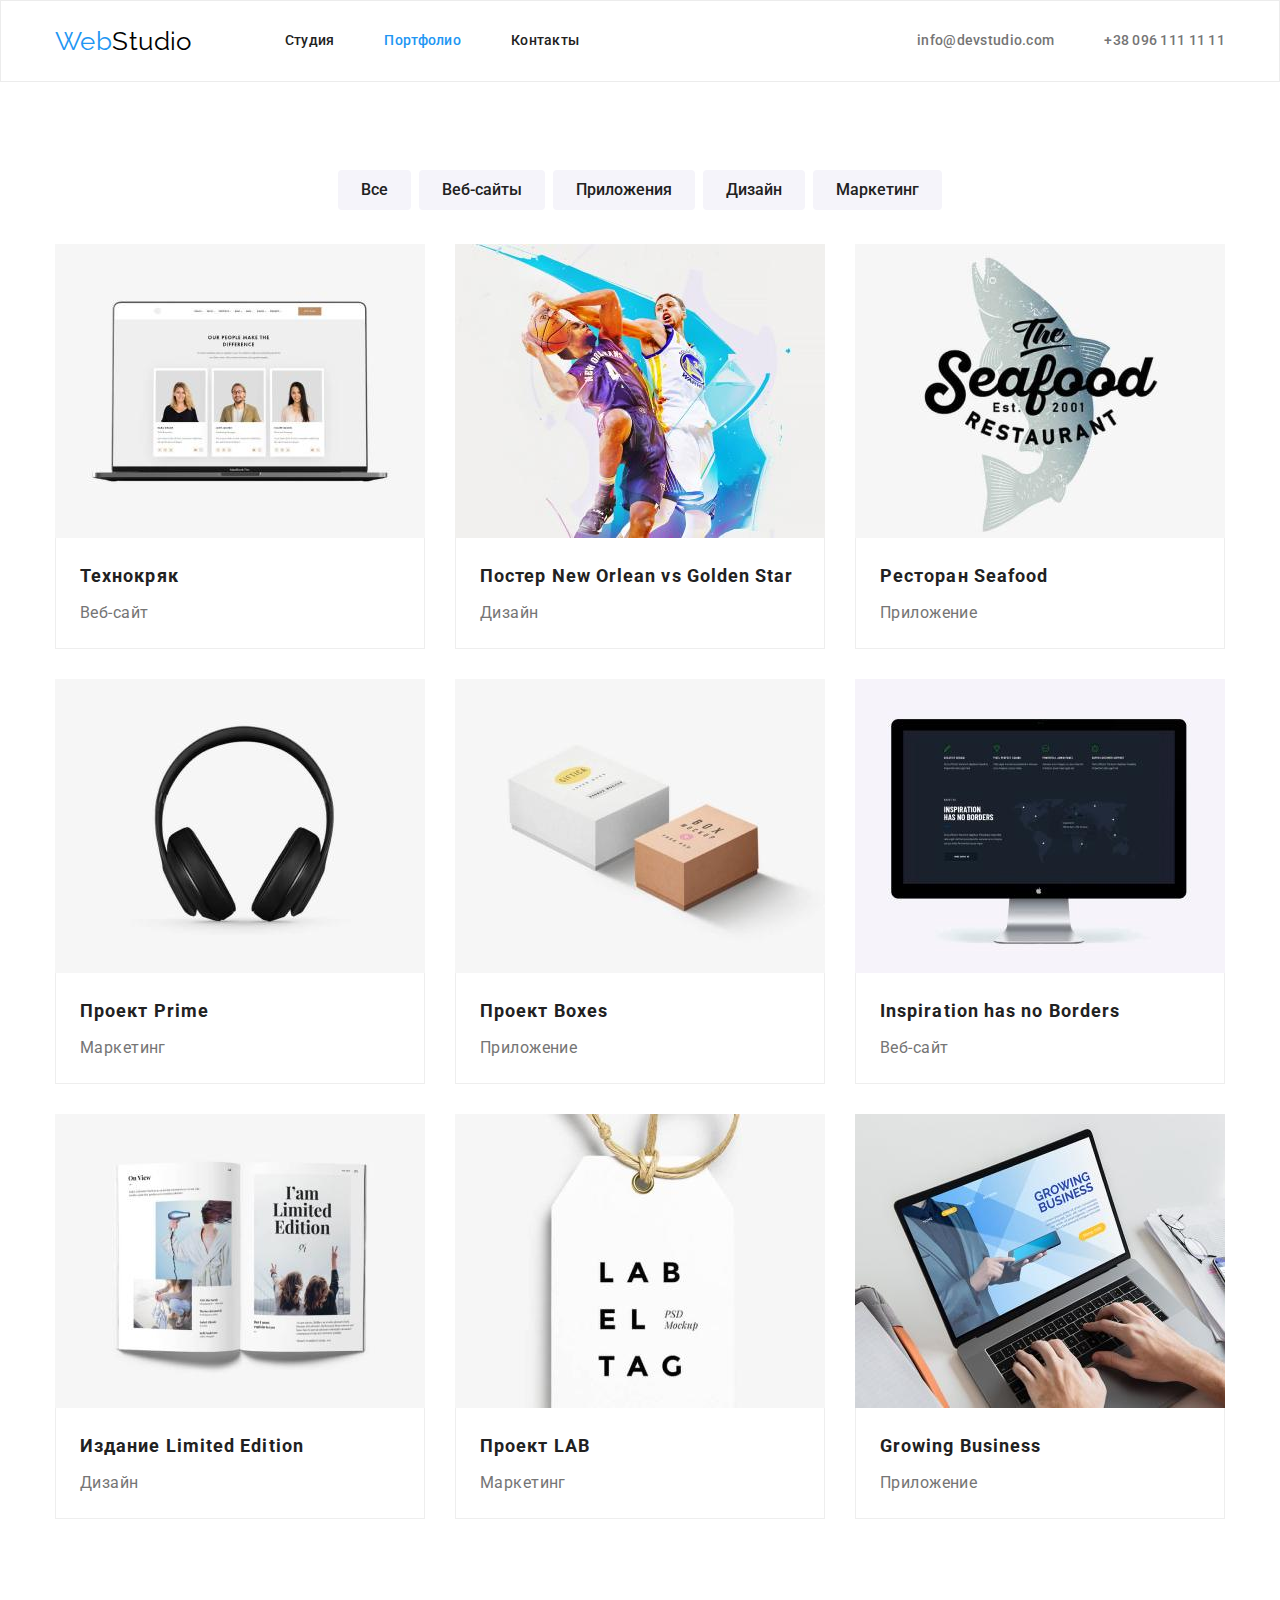
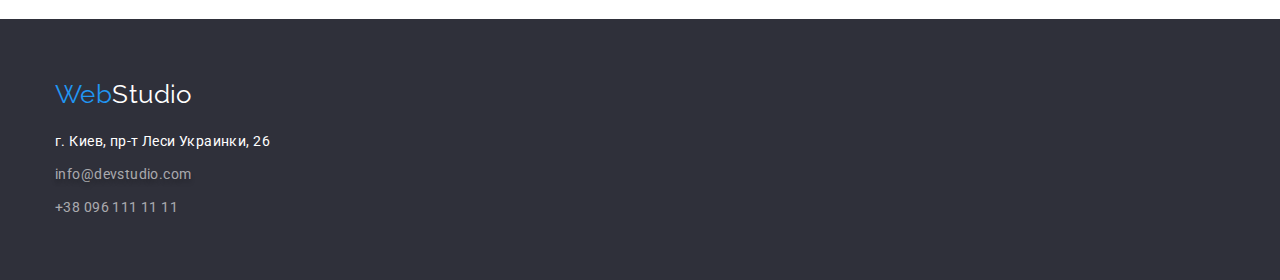
==== commit 2cf80969: "Fix_11_05_2021" ====
--- a/portfolio.html
+++ b/portfolio.html
@@ -14,23 +14,19 @@
 </head>
 <body>
   <header class="header">
-    <div class="container">
-      <div class="container-nav">
-        <nav>
-          <a href="/" class="logo part-one" lang="en">Web<span class="logo part-two">Studio</span></a>
-          <ul class="site-nav">
-            <li><a href="./index.html" class="link">Студия</a></li>
-            <li><a href="./portfolio.html" class="link current">Портфолио</a></li>
-            <li><a href="" class="link">Контакты</a></li>
-          </ul>
-        </nav>
-      </div>
-      <div class="container-contact">
-        <ul class="contact-header">
-          <li><a href="mailto:info@devstudio.com" class="link" lang="en">info@devstudio.com</a></li>
-          <li><a href="tel:+380961111111" class="link">+38 096 111 11 11</a></li>
+    <div class="container nav">
+      <nav class="main-nav">
+        <a href="./index.html" class="logo part-one" lang="en">Web<span class="logo part-two">Studio</span></a>
+        <ul class="site-nav">
+          <li class="item"><a href="./index.html" class="link">Студия</a></li>
+          <li class="item"><a href="./portfolio.html" class="link current">Портфолио</a></li>
+          <li class="item"><a href="" class="link">Контакты</a></li>
         </ul>
-      </div>
+      </nav>
+      <ul class="contact-header">
+        <li class="item"><a href="mailto:info@devstudio.com" class="link" lang="en">info@devstudio.com</a></li>
+        <li class="item"><a href="tel:+380961111111" class="link">+38 096 111 11 11</a></li>
+      </ul>
     </div>
   </header>
   <main>
@@ -40,62 +36,78 @@
    <section class="section portfolio">
     <div class="container">
       <h2 class="section-title hide">Фильтр</h2>
-      <ul>
-        <li><button class="buttun secondary" type="button">Все</button></li>
-        <li><button class="buttun secondary" type="button">Веб-сайты</button></li>
-        <li><button class="buttun secondary" type="button">Приложения</button></li>
-        <li><button class="buttun secondary" type="button">Дизайн</button></li>
-        <li><button class="buttun secondary" type="button">Маркетинг</button></li>
+      <ul class="filter-list">
+        <li class="item"><button class="buttun secondary" type="button">Все</button></li>
+        <li class="item"><button class="buttun secondary" type="button">Веб-сайты</button></li>
+        <li class="item"><button class="buttun secondary" type="button">Приложения</button></li>
+        <li class="item"><button class="buttun secondary" type="button">Дизайн</button></li>
+        <li class="item"><button class="buttun secondary" type="button">Маркетинг</button></li>
       </ul>
-    </div>
-    <!--Work examples-->
-    <div class="container">
+      <!--Work examples-->
       <h2 class="section-title hide">Примеры работ</h2>
       <ul class="portfolio-list">
-        <li>
+        <li class="item">
           <img class="card-image no-gap" src="./images/website.jpg" alt="Веб-сайт" width="370" height="294">
-          <h3 class="title">Технокряк</h3>
-          <p class="text"> Веб-сайт </p>
+          <div class="content-portfolio">
+            <h3 class="title">Технокряк</h3>
+            <p class="text"> Веб-сайт </p>
+          </div>
         </li>
-        <li>
+        <li class="item">
           <img class="card-image no-gap" src="./images/design.jpg" alt="Постер" width="370" height="294">
-          <h3 class="title">Постер <span lang="en">New Orlean vs Golden Star</span></h3>
-          <p class="text"> Дизайн </p>
+          <div class="content-portfolio">
+            <h3 class="title">Постер <span lang="en">New Orlean vs Golden Star</span></h3>
+            <p class="text"> Дизайн </p>
+          </div>
         </li>
-        <li>
+        <li class="item">
           <img class="card-image no-gap" src="./images/attachment.jpg" alt="Логотип приложения" width="370" height="294">
-          <h3 class="title">Ресторан <span lang="en">Seafood</span></h3>
-          <p class="text"> Приложение </p>
+          <div class="content-portfolio">
+            <h3 class="title">Ресторан <span lang="en">Seafood</span></h3>
+            <p class="text"> Приложение </p>
+          </div>
         </li>
-        <li>
+        <li class="item">
           <img class="card-image no-gap" src="./images/headphones.jpg" alt="Наушники" width="370" height="294">
-          <h3 class="title">Проект <span lang="en">Prime</span> </h3>
-          <p class="text"> Маркетинг </p>
+          <div class="content-portfolio">
+            <h3 class="title">Проект <span lang="en">Prime</span> </h3>
+            <p class="text"> Маркетинг </p>
+          </div>
         </li>
-        <li>
+        <li class="item">
           <img class="card-image no-gap" src="./images/box.jpg" alt="Коробки" width="370" height="294">
-          <h3 class="title">Проект <span lang="en">Boxes</span></h3>
-          <p class="text"> Приложение </p>
+          <div class="content-portfolio">
+            <h3 class="title">Проект <span lang="en">Boxes</span></h3>
+            <p class="text"> Приложение </p>
+          </div>
         </li>
-        <li>
+        <li class="item">
           <img class="card-image no-gap" src="./images/desktop.jpg" alt="Настольный компютер" width="370" height="294">
-          <h3 class="title" lang="en">Inspiration has no Borders</h3>
-          <p class="text"> Веб-сайт </p>
+          <div class="content-portfolio">
+            <h3 class="title" lang="en">Inspiration has no Borders</h3>
+            <p class="text"> Веб-сайт </p>
+          </div>
         </li>
-        <li>
+        <li class="item">
           <img class="card-image no-gap" src="./images/book.jpg" alt="Книга" width="370" height="294">
-          <h3 class="title">Издание <span lang="en">Limited Edition</span></h3>
-          <p class="text"> Дизайн </p>
+          <div class="content-portfolio">
+            <h3 class="title">Издание <span lang="en">Limited Edition</span></h3>
+            <p class="text"> Дизайн </p>
+          </div>
         </li>
-        <li>
+        <li class="item">
           <img class="card-image no-gap" src="./images/sticker.jpg" alt="Стикер" width="370" height="294">
-          <h3 class="title">Проект <span lang="en">LAB</span></h3>
-          <p class="text"> Маркетинг </p>
+          <div class="content-portfolio">
+            <h3 class="title">Проект <span lang="en">LAB</span></h3>
+            <p class="text"> Маркетинг </p>
+          </div>
         </li>
-        <li>
+        <li class="item">
           <img class="card-image no-gap" src="./images/macbook.jpg" alt="Макбук" width="370" height="294">
-          <h3 class="title" lang="en">Growing Business</h3>
-          <p class="text"> Приложение </p>
+          <div class="content-portfolio">
+            <h3 class="title" lang="en">Growing Business</h3>
+            <p class="text"> Приложение </p>
+          </div>
         </li>
       </ul>
     </div>
@@ -103,12 +115,12 @@
   </main>
   <footer>
     <div class="container">
-      <a href="/" class="logo part-one" lang="en">Web<span class="logo part-three">Studio</span></a>
+      <a href="./index.html" class="logo part-one footer" lang="en">Web<span class="logo part-three">Studio</span></a>
       <address class="address">
-        <span class="location">г. Киев, пр-т Леси Украинки, 26</span>
+        <p class="location">г. Киев, пр-т Леси Украинки, 26</p>
         <ul class="contact-footer">
-          <li><a href="mailto:info@devstudio.com" class="link mail" lang="en">info@devstudio.com</a></li>
-          <li><a href="tel:+380961111111" class="link">+38 096 111 11 11</a></li>
+          <li class="item"><a href="mailto:info@devstudio.com" class="link mail" lang="en">info@devstudio.com</a></li>
+          <li class="item"><a href="tel:+380961111111" class="link">+38 096 111 11 11</a></li>
         </ul>
       </address>
     </div>
--- a/css/styles.css
+++ b/css/styles.css
@@ -71,9 +71,11 @@
 }
 .buttun.primary {
   display: inline-block;
+
   color: var(--primary-background-color);
   background-color: var(--accent-color);
   line-height: 1.88;
+
   letter-spacing: 0.06em;
   padding: 10px 32px;
   min-width: 200px;
@@ -105,10 +107,9 @@
 /*=======Header============*/
 /*=======Logo==============*/
 .header {
-  border-bottom-width: 1px;
-  border-bottom-style: solid;
-  border-bottom-color: var(--primary-text-color);
-}
+  border: 1px solid #ececec;
+}
+
 .logo {
   font-family: Raleway, sans-serif;
   font-size: 26px;
@@ -125,10 +126,24 @@
 .logo-parttwo:focus {
   color: var(--accent-color);
 }
+.container.nav,
+.main-nav {
+  display: flex;
+  align-items: center;
+}
 
 /*=======Site nav=======*/
+.site-nav {
+  display: flex;
+  margin-left: 93px;
+}
 .site-nav .link {
-  color: var(--tiile-text-color);
+  display: block;
+  padding-top: 32px;
+  padding-bottom: 32px;
+
+  color: var(--tiile-text-color);
+
   font-weight: 500;
   line-height: 1.14;
   letter-spacing: 0.02em;
@@ -141,9 +156,23 @@
 .site-nav .link.current {
   color: var(--accent-color);
 }
+.contact-header .item + .item,
+.site-nav .item + .item {
+  margin-left: 50px;
+}
 /*======contact==========*/
+.contact-header {
+  display: flex;
+  margin-left: auto;
+}
+
 .contact-header .link {
+  display: block;
+  padding-top: 32px;
+  padding-bottom: 32px;
+
   color: var(--primary-text-color);
+
   font-weight: 500;
   line-height: 1.14;
   letter-spacing: 0.02em;
@@ -168,6 +197,7 @@
 .banner {
   background-color: var(--secondary-background-color);
   text-align: center;
+  padding: 200px 0;
 }
 .banner-title {
   margin-bottom: 30px;
@@ -180,19 +210,33 @@
 }
 .section-title,
 .hide-banner {
+  margin-bottom: 50px;
   color: var(--tiile-text-color);
   font-size: 36px;
   line-height: 1.17;
   text-align: center;
 }
-/*particular qualities*/
-
+/*======particular qualities======*/
+.qualities-list,
+.doing-list,
+.team-list {
+  display: flex;
+}
+.qualities-list .item + .item,
+.doing-list .item + .item,
+.team-list .item + .item {
+  margin-left: 30px;
+}
+.qualities-list .item,
+.team-list .item {
+  width: 270px;
+}
 .qualities-list .title {
   color: var(--tiile-text-color);
   line-height: 1.14;
   text-transform: uppercase;
 }
-/*What are we doing*/
+/*========What are we doing========*/
 .section.doing {
   padding-top: 0;
   padding-bottom: 94px;
@@ -200,10 +244,22 @@
 .card-image.no-gap {
   display: block;
 }
-/*Team*/
+.doing-list .item {
+  width: 370px;
+}
+/*========Team=========*/
 .section.team {
   text-align: center;
   background-color: var(--third-background-color);
+}
+.content-team {
+  padding: 30px;
+  background-color: var(--primary-background-color);
+  box-shadow: 0px 1px 3px rgba(0, 0, 0, 0.12), 0px 1px 1px rgba(0, 0, 0, 0.14),
+    0px 2px 1px rgba(0, 0, 0, 0.2);
+  border-radius: 0px 0px 4px 4px;
+}
+.team-list .item {
 }
 .team-list .title {
   color: var(--tiile-text-color);
@@ -214,38 +270,70 @@
   font-size: 16px;
   line-height: 1.19;
 }
-.title.name {
-  margin: 0;
-  padding-top: 30px;
-  padding-bottom: 10px;
-}
-.text {
-  padding-bottom: 70px;
-}
-
-/*Portfolio*/
+/*========Portfolio========*/
 .section.portfolio {
   padding-top: 88px;
   padding-bottom: 100px;
 }
+.filter-list {
+  display: flex;
+  justify-content: center;
+  margin-bottom: 34px;
+}
+.filter-list .item + .item {
+  margin-left: 8px;
+}
+.portfolio-list {
+  display: flex;
+  flex-wrap: wrap;
+}
+.portfolio-list .item {
+  flex-basis: calc((100% - 60px) / 3);
+  margin-right: 30px;
+  margin-bottom: 30px;
+  background: var(--primary-background-color);
+}
+.portfolio-list .item:nth-child(3n) {
+  margin-right: 0;
+}
+.portfolio-list .item:nth-last-child(-n + 3) {
+  margin-bottom: 0;
+}
+.content-portfolio {
+  padding: 20px 24px;
+  border-right-width: 1px;
+  border-right-style: solid;
+  border-right-color: #eeeeee;
+  border-left-width: 1px;
+  border-left-style: solid;
+  border-left-color: #eeeeee;
+  border-bottom-width: 1px;
+  border-bottom-style: solid;
+  border-bottom-color: #eeeeee;
+}
 .portfolio-list .title {
-  margin: 0;
-  padding-top: 20px;
-  padding-bottom: 4px;
+  margin: 0 0 4px 0;
   color: var(--tiile-text-color);
   font-size: 18px;
   line-height: 2;
   letter-spacing: 0.06em;
+  border-right-width: 1px;
 }
 .portfolio-list .text {
-  padding-bottom: 20px;
   font-size: 16px;
   line-height: 1.88;
+  border-right-width: 1px;
 }
 /*======== END Main===========*/
 /*========Footer==============*/
 footer {
   background-color: var(--secondary-background-color);
+  padding-top: 60px;
+  padding-bottom: 60px;
+}
+.footer {
+  display: inline-block;
+  margin-bottom: 20px;
 }
 .address {
   font-style: normal;
@@ -257,4 +345,12 @@
   color: var(--primary-background-color);
   line-height: 1.71;
 }
+.contact-footer .item,
+.location {
+  margin-bottom: 9px;
+  display: block;
+}
+.contact-footer .item:nth-child(2) {
+  margin-bottom: 0;
+}
 /*========END Footer==============*/
